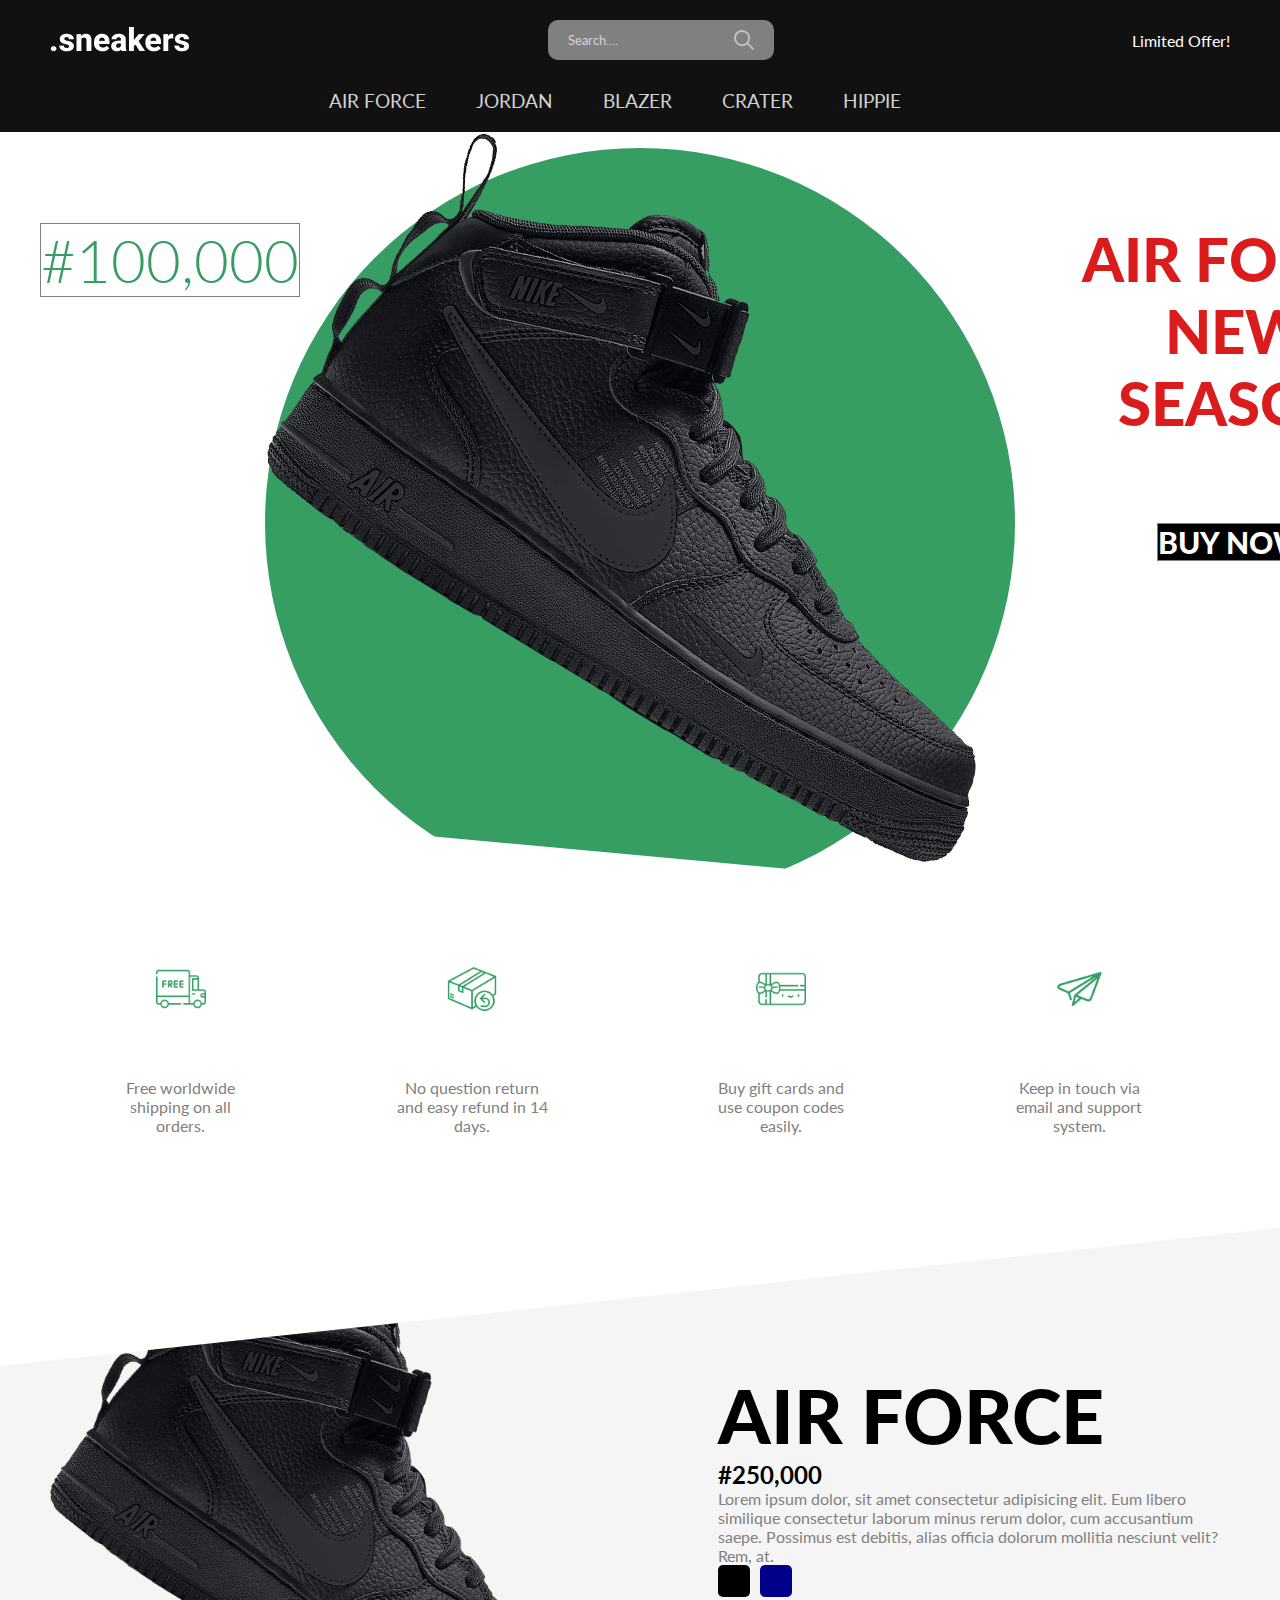
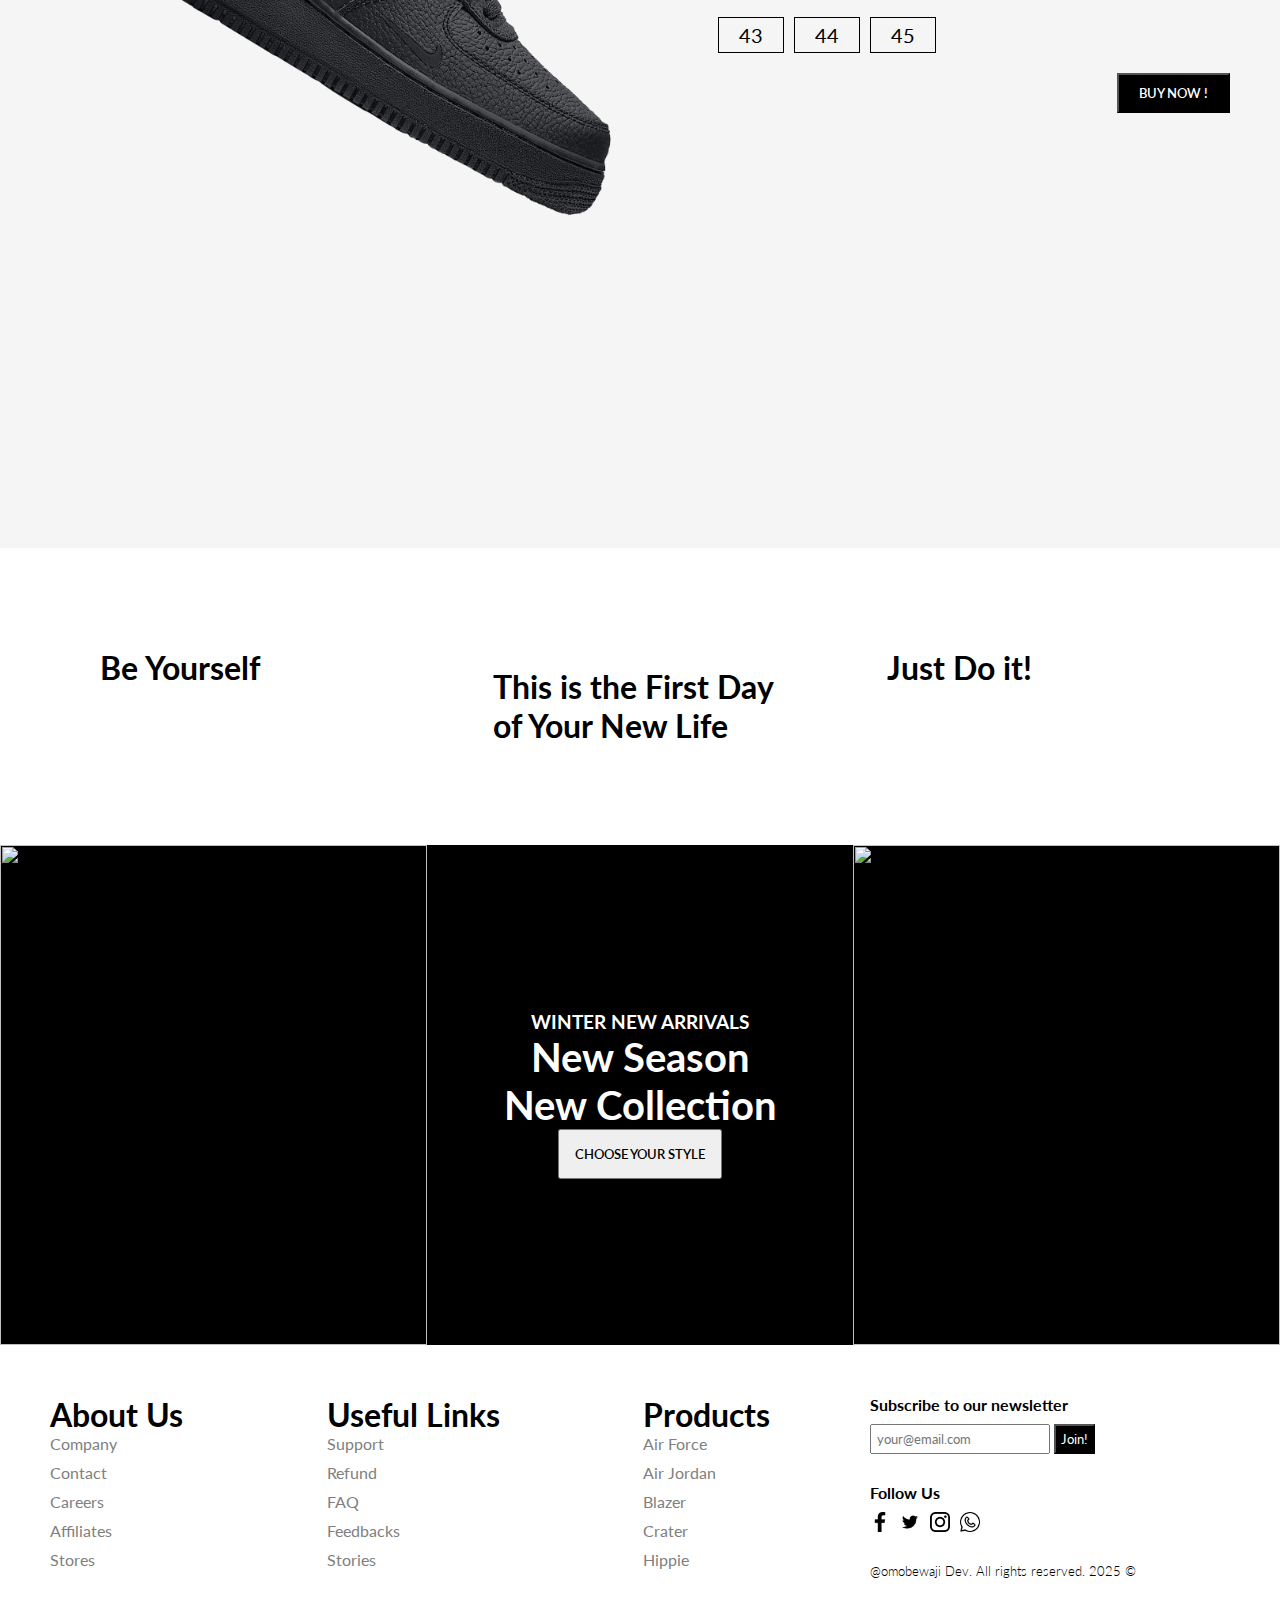
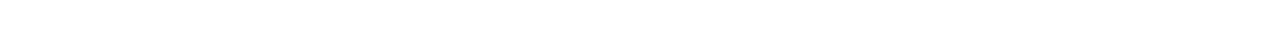
==== ecommerce/home.html @ 32ab1953 "This is my ecommerce website" ====
<!DOCTYPE html>
<html lang="en">
<head>
    <meta charset="UTF-8">
    <meta name="viewport" content="width=device-width, initial-scale=1.0">
    <link href="https://fonts.googleapis.com/css2?family=Lato:ital,wght@0,100;0,300;0,400;0,700;0,900;1,100;1,300;1,400;1,700;1,900&display=swap" rel="stylesheet">
    <link rel="stylesheet" href="./main.css">
    <title>Nike Store</title>
</head>
<body>
    <nav id="nav">
        <div class="navTop">
            <div class="navItem">
                <img src="./images/sneakers.png" alt="">
            </div>
            <div class="navItem">
                <div class="search">
                    <input type="text" placeholder="Search...." class="searchInput">
                    <img src="./images/search.png" width= "20" height="20" alt="searchIcon">
                </div>
            </div>
            <div class="navItem">
                <span class="limitedOffer">Limited Offer!</span>
            </div>
        </div>
        <div class="navBottom">
            <h3 class="menuItem">AIR FORCE</h3>
            <h3 class="menuItem">JORDAN</h3>
            <h3 class="menuItem">BLAZER</h3>
            <h3 class="menuItem">CRATER</h3>
            <h3 class="menuItem">HIPPIE</h3>
        </div>
    </nav>
    <div class="slider">
        <div class="sliderWrapper">
            <div class="sliderItem">
                <img src="./images/air.png" alt="" class="sliderImg">
                <div class="slideBg">
                    <h1 class="sliderTitle">AIR FORCE <br> NEW <br> SEASON</h1>
                    <h2 class="sliderPrice">#100,000</h2>
                     <a href="#products">
                        <button class="buyButton">BUY NOW!</button>
                     </a>
                </div>
            </div>
            <div class="sliderItem">
                <img src="./images/jordan.png" alt="" class="sliderImg">
                <div class="slideBg">
                    <h1 class="sliderTitle">AIR FORCE <br> NEW <br> SEASON</h1>
                    <h2 class="sliderPrice">#200,000</h2>
                     <a href="#products">
                        <button class="buyButton">BUY NOW!</button>
                     </a>
                </div>
            </div>
            <div class="sliderItem">
                <img src="./images/blazer.png" alt="" class="sliderImg">
                <div class="slideBg">
                    <h1 class="sliderTitle">AIR FORCE <br> NEW <br> SEASON</h1>
                    <h2 class="sliderPrice">#350,000</h2>
                     <a href="#products">
                        <button class="buyButton">BUY NOW!</button>
                     </a>
                </div>
            </div>
            <div class="sliderItem">
                <img src="./images/crater.png" alt="" class="sliderImg">
                <div class="slideBg">
                    <h1 class="sliderTitle">AIR FORCE <br> NEW <br> SEASON</h1>
                    <h2 class="sliderPrice">#250,000</h2>
                     <a href="#products">
                        <button class="buyButton">BUY NOW!</button>
                     </a>
                </div>
            </div>
            <div class="sliderItem">
                <img src="./images/hippie.png" alt="" class="sliderImg">
                <div class="slideBg">
                    <h1 class="sliderTitle">AIR FORCE <br> NEW <br> SEASON</h1>
                    <h2 class="sliderPrice">#600,000</h2>
                     <a href="#products">
                        <button class="buyButton">BUY NOW!</button>
                     </a>
                </div>
            </div>
        </div>
    </div>
        <div class="features">
            <div class="feature">
                <img src="./images/shipping.png" alt="" class="featureIcon">
                <span class="featureTitle">FREE SHIPPING</span>
                <span class="featureDesc">Free worldwide shipping on all orders.</span>
            </div>
            <div class="feature">
                <img src="./images/return.png" alt="" class="featureIcon">
                <span class="featureTitle">30 DAYS RETURN</span>
                <span class="featureDesc">No question return and easy refund in 14 days.</span>
            </div>
            <div class="feature">
                <img src="./images/gift.png" alt="" class="featureIcon">
                <span class="featureTitle">GIFT CARDS</span>
                <span class="featureDesc">Buy gift cards and use coupon codes easily.</span>
            </div>
            <div class="feature">
                <img src="./images/contact.png" alt="" class="featureIcon">
                <span class="featureTitle">CONTACT US!</span>
                <span class="featureDesc">Keep in touch via email and support system.</span>
            </div>
        </div>
    </div>
    <div class="product" id="products">
        <img src="./images/air.png" alt="" class="productImg">
        <div class="productDetails">
            <h1 class="productTitle">AIR FORCE</h1>
            <h2 class="productPrice">#250,000</h2>
            <p class="productDesc">Lorem ipsum dolor, sit amet consectetur adipisicing elit. Eum libero similique consectetur laborum minus rerum dolor, cum accusantium saepe. Possimus est debitis, alias officia dolorum mollitia nesciunt velit? Rem, at.</p>
            
            <div class="colors">
                <div class="color"></div>
                <div class="color"></div>
            </div>
            
            <div class="sizes">
                <div class="size">43</div>
                <div class="size">44</div>
                <div class="size">45</div>
            </div>
            <button class="productButton">BUY NOW !</button>
        </div>
        <div class="payment">
            <h1 class="payTitle">Personal Information</h1>
            <label>Name and Surname</label>
            <input type="text" placeholder="Ewaoluwa Oluwatomisin" class="payInput">
            <label>Phone Number</label>
            <input type="text" placeholder="+234 814 5263 705" class="payInput">
            <label>Address</label>
            <input type="text" placeholder="5 Ajileye street, ilaje bus stop, Bariga" class="payInput">
            <h1 class="payTitle">Card Information</h1>
            <div class="cardIcons">
                <img src="./images/visa.png" alt="" width="40px" class="cardIcon">
                <img src="./images/master.png" alt="" width="40px" class="cardIcon">
            </div>
            <input type="password" class="payInput" placeholder="Card Number">
            <div class="cardInfo">
                <input type="text" placeholder="mm" class="payInput sm">
                <input type="text" placeholder="yyyy" class="payInput sm">
                <input type="text" placeholder="cvv" class="payInput sm">
            </div>
            <button class="payButton">Checkout!</button>
            <span class="close">X</span>
        </div>
    </div>
    <div class="gallery">
        <div class="galleryItem">
            <h1 class="galleryTitle">Be Yourself</h1>
            <img src="https://images.pexels.com/photos/9295809/pexels-photo-9295809.jpeg?auto=compress&cs=tinysrgb&dpr=2&w=500" alt="" class="galleryImg">
        </div>
        <div class="galleryItem">
            <img src="https://images.pexels.com/photos/1040427/pexels-photo-1040427.jpeg?auto=compress&cs=tinysrgb&dpr=2&w=500" alt="" class="galleryImg">
            <h1 class="galleryTitle">This is the First Day of Your New Life</h1>
        </div>
        <div class="galleryItem">
            <h1 class="galleryTitle">Just Do it!</h1>
            <img src="https://images.pexels.com/photos/7856965/pexels-photo-7856965.jpeg?auto=compress&cs=tinysrgb&dpr=2&w=500" alt="" class="galleryImg">
        </div>
    </div>
    <div class="newSeason">
        <div class="nsItem">
            <img src="https://images.pexels.com/photos/4753986/pexels-photo-4753986.jpeg?auto=compress&cs=tinysrgb&dpr=2&w=500" alt="" class="nsImg">
        </div>
        <div class="nsItem">
            <h3 class="nsTitleSm">WINTER NEW ARRIVALS</h3>
            <h1 class="nsTitle">New Season</h1>
            <h1 class="nsTitle">New Collection</h1>
            <a href="#nav">
                <button class="nsButton">CHOOSE YOUR STYLE</button>
            </a>
        </div>
        <div class="nsItem">
            <img src="https://images.pexels.com/photos/7856965/pexels-photo-7856965.jpeg?auto=compress&cs=tinysrgb&dpr=2&w=500"
                alt="" class="nsImg">
        </div>
    </div>
    <footer>
        <div class="footerLeft">
            <div class="footerMenu">
                <h1 class="fmenuTitle">About Us</h1>
                <ul class="fList">
                    <li class="fListItem">Company</li>
                    <li class="fListItem">Contact</li>
                    <li class="fListItem">Careers</li>
                    <li class="fListItem">Affiliates</li>
                    <li class="fListItem">Stores</li>
                </ul>
            </div>
            <div class="footerMenu">
                <h1 class="fmenuTitle">Useful Links</h1>
                <ul class="fList">
                    <li class="fListItem">Support</li>
                    <li class="fListItem">Refund</li>
                    <li class="fListItem">FAQ</li>
                    <li class="fListItem">Feedbacks</li>
                    <li class="fListItem">Stories</li>
                </ul>
            </div>
            <div class="footerMenu">
                <h1 class="fmenuTitle">Products</h1>
                <ul class="fList">
                    <li class="fListItem">Air Force</li>
                    <li class="fListItem">Air Jordan</li>
                    <li class="fListItem">Blazer</li>
                    <li class="fListItem">Crater</li>
                    <li class="fListItem">Hippie</li>
                </ul>
            </div>
        </div>
        <div class="footerRight">
            <div class="footerRightMenu">
                <h1 class="fMenuTitle">Subscribe to our newsletter</h1>
                <div class="fMail">
                    <input type="text" placeholder="your@email.com" class="fInput">
                    <button class="fButton">Join!</button>
                </div>
            </div>
            <div class="footerRightMenu">
                <h1 class="fMenuTitle">Follow Us</h1>
                <div class="fIcons">
                    <img src="./images/facebook.png" alt="" class="fIcon">
                    <img src="./images/twitter.png" alt="" class="fIcon">
                    <img src="./images/instagram.png" alt="" class="fIcon">
                    <img src="./images/whatsapp.png" alt="" class="fIcon">
                </div>
            </div>
            <div class="footerRightMenu">
                <span class="copyright">@omobewaji Dev. All rights reserved. 2025 &copy;</span>
            </div>
        </div>
    </footer>
    <script src="./app.js"></script>
</body>
</html>
---- ecommerce/main.css ----
html {
    scroll-behavior: smooth;
}


* {
    font-family: "Lato", sans-serif;
    margin: 0;
    padding: 0;
}

#nav {
    background-color: #111;
    color: white;
    padding: 20px 50px;
}

.navTop {
    display: flex;
    align-items: center;
    justify-content: space-between;
}
.search {
    display: flex;
    align-items: center;
    background-color: gray;
    padding: 10px 20px;
    border-radius: 10px;
}

.searchInput {
    border: none;
    background-color: transparent;
}

.searchInput::placeholder {
    color: lightgray;
}
.linmitedOffer{
    font-size: 20px;
    border-bottom: 2px solid green;
    cursor: pointer;
}
.navBottom {
    display: flex;
    align-items: center;
    justify-content: center;
    margin-top: 30px;
}

.menuItem {
    margin-right: 50px;
    cursor: pointer;
    color: lightgray;
    font-weight: 400;
}
 
.slider {
    background: url("https://images.unsplash.com/photo-1604147495798-57beb5d6af73?ixlib=rb-1.2.1&ixid=MnwxMjA3fDB8MHxwaG90by1wYWdlfHx8fGVufDB8fHx8&auto=format&fit=crop&w=2370&q=80");
    clip-path: polygon(0 0, 100% 0, 100% 100%, 0 85%);
    overflow: hidden;
}

.sliderWrapper {
    display: flex;
    width: 500vw;
    transition: all 1s ease-in-out;
}

.sliderItem {
    width: 100vw;
    display: flex;
    align-items: center;
    justify-content: center;
    position: relative;
}

.slideBg {
    width: 750px;
    height: 750px;
    border-radius: 50%;
    position: absolute;
    
}
.sliderImg {
    z-index: 1;
}

.sliderTitle {
    position: absolute;
    top: 10%;
    right: -50%;
    color: rgb(219, 28, 28);
    font-size: 60px;
    font-weight: 900;
    text-align: center;
    z-index: 1;
}
.sliderPrice {
    position: absolute;
    top: 10%;
    left: -30%;
    color: white;
    font-size: 60px;
    font-weight: 300;
    text-align: center;
    border: 1px solid gray;
    z-index: 1;
}
.buyButton {
    position: absolute;
    top: 50%;
    right: -40%;
    color: white;
    font-size: 30px;
    font-weight: 900;
    background-color: black;
    border: 1px solid gray;
    z-index: 1;
    cursor: pointer;
}

.buyButton:hover {
    background-color: white;
    color: black;
}
.sliderItem:nth-child(1) .slideBg {
    background-color: #369e62;
}
.sliderItem:nth-child(2) .slideBg {
    background-color: rebeccapurple;
}
.sliderItem:nth-child(3) .slideBg {
    background-color: teal;
}
.sliderItem:nth-child(4) .slideBg {
    background-color: cornflowerblue;
}
.sliderItem:nth-child(5) .slideBg {
    background-color: rgb(124, 115, 80)
}



.sliderItem:nth-child(1) .sliderPrice {
    color: #369e62;
}
.sliderItem:nth-child(2) .sliderPrice {
    color: rgb(199, 178, 221);
}
.sliderItem:nth-child(3) .sliderPrice {
    color: teal;
}
.sliderItem:nth-child(4) .sliderPrice {
    color: cornflowerblue;
}
.sliderItem:nth-child(5) .sliderPrice {
    color: cornsilk;
}

.features {
    display: flex;
    align-items: center;
    justify-content: space-between;
    padding: 50px;
}
.feature {
    display: flex;
    flex-direction: column;
    align-items: center;
    text-align: center;
    color: white;
}

.featureIcon{
    width: 50px;
    height: 50px;
}

.featureTitle {
    font-size: 20px;
    font-weight: 600;
    margin: 20px;
}

.featureDesc {
    color: gray;
    width: 50%;
    height: 100px;
}

.product {
    height: 100vh;
    background-color: whitesmoke;
    position: relative;
    clip-path: polygon(0 15%, 100% 0, 100% 100%, 0 100%);
    top: 0;
    bottom: 0;
    left: 0;
    right: 0;
    margin: auto;
    padding: 10px 50px;
    display: flex;
    flex-direction: column;
    -webkit-box-shadow: 0px 0px 31px -6px rgba(46,42,36,0.61);
    -moz-box-shadow: 0px 0px 31px -6px rgba(46,42,36,0.61);
    box-shadow: 0px 0px 31px -6px rgba(46,42,36,0.61);
}

.payTitle {
    font-size: 20px;
    color: lightgray;
    color: #369e62;
}

label {
    font-size: 14px;
    font-weight: 300;
}

.payment {
    width: 500px;
    height: 500px;
    background-color: rgb(235, 221, 221);
    position: absolute;
    top: 0;
    bottom: 0;
    left: 0;
    right: 0;
    margin: auto;
    padding: 10px 50px;
    display: none;
    flex-direction: column;
    gap: 7px;
    -webkit-box-shadow: 0px 0px 31px -6px rgba(46,42,36,0.61);
    -moz-box-shadow: 0px 0px 31px -6px rgba(46,42,36,0.61);
    box-shadow: 0px 0px 31px -6px rgba(46,42,36,0.61);
}

.payInput {
    padding: 10px;
    margin: 10px 0px;
    border: none;
    border-bottom: 1px solid gray;
}

.payInput::placeholder {
    color: rgb(163, 163, 163);
}

.cardIcons {
    display: flex;    
}

.cardIcon {
    margin-right: 10px;
}

.cardInfo {
    display: flex;
    justify-content: space-between;
}
.sm {
    width: 30%;
}
.payButton {
    position: absolute;
    height: 40px;
    bottom: -40px;
    width: 100%;
    left: 0;
    background-color: #369e62;
    -webkit-box-shadow: 0px 0px 31px -6px rgba(46,42,36,0.61);
    -moz-box-shadow: 0px 0px 31px -6px rgba(46,42,36,0.61);
    box-shadow: 0px 0px 31px -6px rgba(46,42,36,0.61);
    color: white;
    border: none;
    cursor: pointer;
}

.close {
    width: 20px;
    height: 20px;
    position: absolute;
    background-color: gray;
    color: white;
    top: 10px;
    right: 10px;
    display: flex;
    align-items: center;
    justify-content: center;
    cursor: pointer;
    padding: 2px;
}


.productImg {
    width: 50%;
}

.productDetails {
    position: absolute;
    top: 10%;
    right: 0;
    width: 40%;
    padding: 50px;
}

.productTitle {
    font-size: 75px;
    font-weight: 900;
}

.productDesc {
    font-style: 24px;
    color: gray;
}

.colors, .sizes {
    display: flex;
    margin-bottom: 20px;
}

.color {
    width: 32px;
    height: 32px;
    border-radius: 5px;
    background-color: black;
    cursor: pointer;
    margin-right: 10px;
}

.color:last-child {
    background-color: darkblue;
}
.size {
    padding: 5px 20px;
    border: 1px solid black;
    margin-right: 10px;
    cursor: pointer;
    font-size: 20px;
}

.productButton {
    float: right;
    padding: 10px 20px;
    background-color: black;
    color: white;
    font-weight: 600;
    cursor: pointer;
}

.productButton:hover {
    background-color: white;
    color: black;
}

.gallery {
    padding: 50px;
    display: flex;
}
.galleryItem {
    flex: 1;
    padding: 50px;
}
.galleryImg {
    width: 100%;
}

.newSeason {
    display: flex;
}
.nsItem {
    flex: 1;
    background-color: black;
    color: white;
    display: flex;
    flex-direction: column;
    align-items: center;
    justify-content: center;
    text-align: center;
}
.nsImg {
    width: 100%;
    height: 500px;
}

.nsTitle {
    font-size: 40px;
}
.nsButton {
    padding: 15px;
    font-weight: 600;
    cursor: pointer;
}

footer {
    display: flex;
}

.footerLeft {
    flex: 2;
    display: flex;
    justify-content: space-between;
    padding: 50px;
}

.fMenuTitle {
    font-size: 16px;
    margin-bottom: 10px;
}
.fList {
    padding: 0;
    list-style: none;
}
.fListItem {
    margin-bottom: 10px;
    color: gray;
    cursor: pointer;
}

.footerRight {
    flex: 1;
    padding: 50px;
    display: flex;
    flex-direction: column;
    justify-content: space-between;
}

.fInput {
    padding: 5px;
}

.fButton {
    padding: 5px;
    background-color: black;
    color: white;
}

.fIcons {
    display: flex;
}
.fIcon {
    width: 20px;
    height: 20px;
    margin-right: 10px;
}

.copyright {
    font-weight: 300;
    font-size: 13px;
} 

@media screen and (max-width:480px) {
   nav {
    padding: 20px;
   } 

   .search {
    display: none;
    flex-wrap: wrap;
   }
   .menuItem {
    margin: 20px;
    font-weight: 700;
    font-size: 20px;
   }

   .slider {
    clip-path: none;
   }
   .sliderImg {
    width: 90%;
   }
   .slideBg {
    width: 100%;
    height: 100%;
   }
   .sliderPrice {
    top: 0;
    font-size: 30px;
    bottom: -50;
    left: 0;
    background-color: lightgray;
   }
   .sliderTitle {
    display: none;
   }

   .buyButton {
    right: 0;
   }
   .features{
    flex-direction: column;
   }

   .product{
    clip-path: none;
    display: flex;
    flex-direction: column;
    align-items: center;
   }
   .productImg {
    width: 80%;
   }
   .productDetails {
    width: 100%;
    padding: 0;
    display: flex;
    flex-direction: column;
    align-items: center;
    position: relative;
    top: 0;
   }
   .productTitle {
    font-size: 50px;
    margin: 0;
   }

   .gallery {
    display: none;
   }
   .newSeason {
    flex-direction: column;
   }
   .nsItem:nth-child(2){
    padding: 50px;
   }

   footer {
    flex-direction: column;
    align-items: center;
   }
   .footerLeft {
    width: 90%;
    padding: 20px;
   }
   .footerRight {
    width: 90%;
    padding: 20px;
    background-color: whitesmoke;
   }
   .payment {
    width: 90%;
    padding: 20px;
   }
}
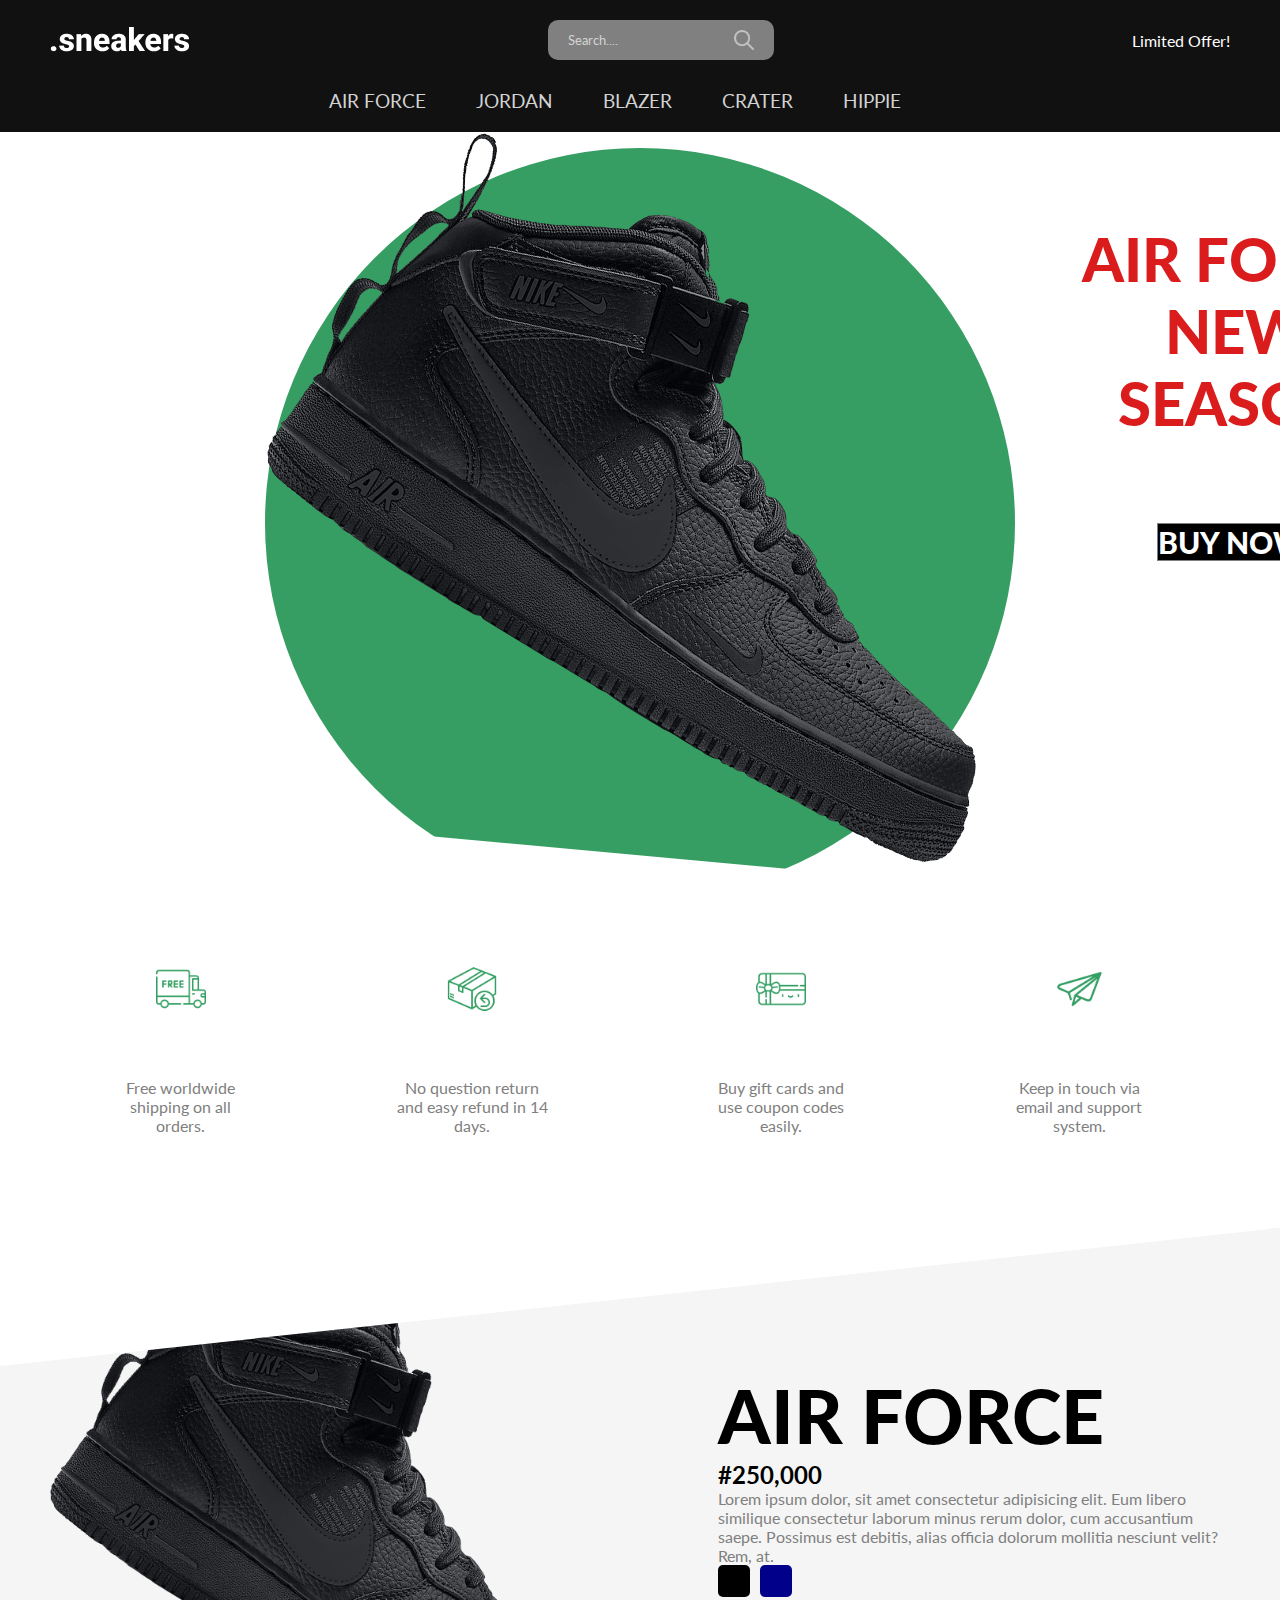
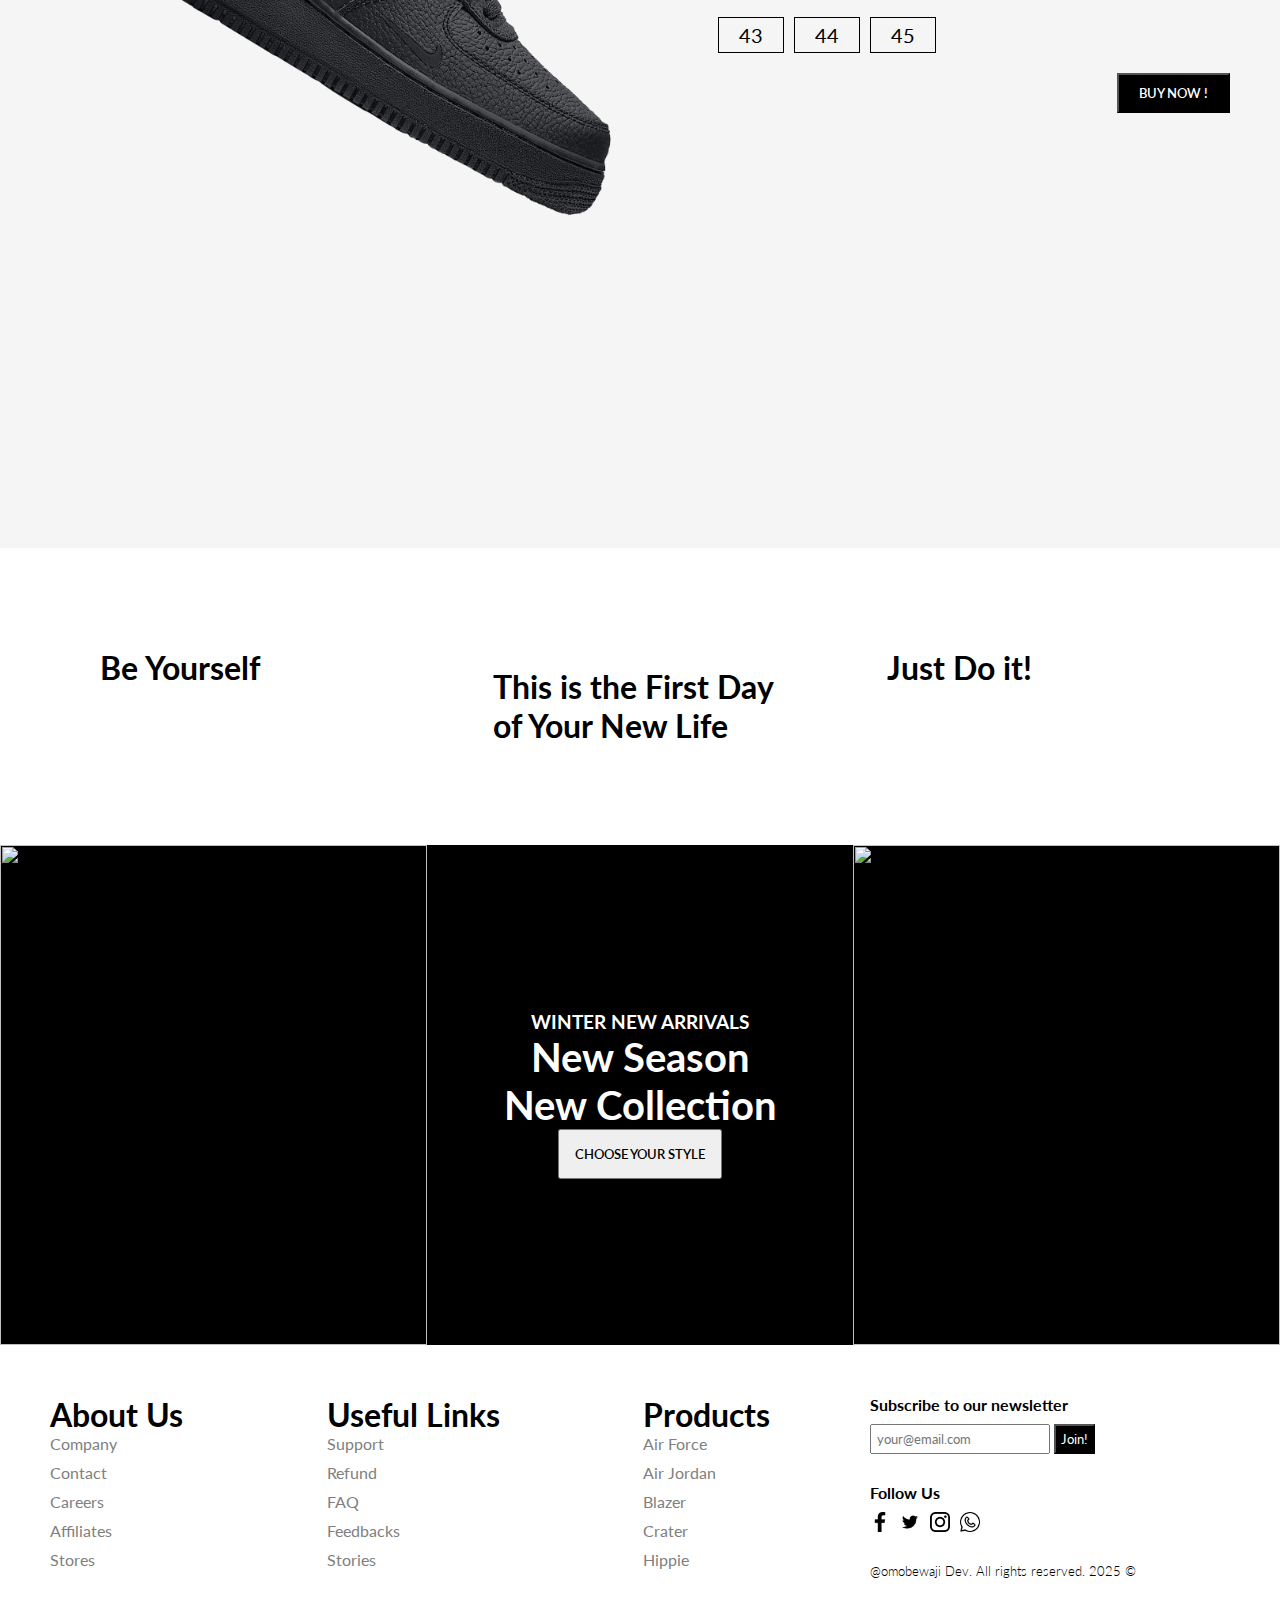
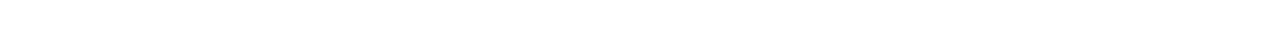
==== commit 79624bf3: "Latest update to my project" ====
--- a/ecommerce/home.html
+++ b/ecommerce/home.html
@@ -37,7 +37,6 @@
                 <img src="./images/air.png" alt="" class="sliderImg">
                 <div class="slideBg">
                     <h1 class="sliderTitle">AIR FORCE <br> NEW <br> SEASON</h1>
-                    <h2 class="sliderPrice">#100,000</h2>
                      <a href="#products">
                         <button class="buyButton">BUY NOW!</button>
                      </a>
@@ -47,7 +46,6 @@
                 <img src="./images/jordan.png" alt="" class="sliderImg">
                 <div class="slideBg">
                     <h1 class="sliderTitle">AIR FORCE <br> NEW <br> SEASON</h1>
-                    <h2 class="sliderPrice">#200,000</h2>
                      <a href="#products">
                         <button class="buyButton">BUY NOW!</button>
                      </a>
@@ -57,7 +55,6 @@
                 <img src="./images/blazer.png" alt="" class="sliderImg">
                 <div class="slideBg">
                     <h1 class="sliderTitle">AIR FORCE <br> NEW <br> SEASON</h1>
-                    <h2 class="sliderPrice">#350,000</h2>
                      <a href="#products">
                         <button class="buyButton">BUY NOW!</button>
                      </a>
@@ -67,7 +64,6 @@
                 <img src="./images/crater.png" alt="" class="sliderImg">
                 <div class="slideBg">
                     <h1 class="sliderTitle">AIR FORCE <br> NEW <br> SEASON</h1>
-                    <h2 class="sliderPrice">#250,000</h2>
                      <a href="#products">
                         <button class="buyButton">BUY NOW!</button>
                      </a>
@@ -77,7 +73,6 @@
                 <img src="./images/hippie.png" alt="" class="sliderImg">
                 <div class="slideBg">
                     <h1 class="sliderTitle">AIR FORCE <br> NEW <br> SEASON</h1>
-                    <h2 class="sliderPrice">#600,000</h2>
                      <a href="#products">
                         <button class="buyButton">BUY NOW!</button>
                      </a>
@@ -127,26 +122,34 @@
             </div>
             <button class="productButton">BUY NOW !</button>
         </div>
-        <div class="payment">
+        <div id="paymentForm" class="payment">
             <h1 class="payTitle">Personal Information</h1>
-            <label>Name and Surname</label>
-            <input type="text" placeholder="Ewaoluwa Oluwatomisin" class="payInput">
-            <label>Phone Number</label>
-            <input type="text" placeholder="+234 814 5263 705" class="payInput">
-            <label>Address</label>
-            <input type="text" placeholder="5 Ajileye street, ilaje bus stop, Bariga" class="payInput">
+
+            <div class="form-group">
+                <label for="full-name">Full Namw</label>
+                <input type="text" id="full-name" class="payInput" required />
+            </div>
+            <div class="form-group">
+                <label for="phone-number">Phone Number</label>
+                <input type="tel" id="phone-number" required />
+            </div>
+            <div class="form-group">
+                <label for="email">Email Address</label>
+                <input type="email" id="email-address" class="payInput" required />
+            </div>
+
             <h1 class="payTitle">Card Information</h1>
             <div class="cardIcons">
                 <img src="./images/visa.png" alt="" width="40px" class="cardIcon">
                 <img src="./images/master.png" alt="" width="40px" class="cardIcon">
             </div>
-            <input type="password" class="payInput" placeholder="Card Number">
+            <input type="tel" class="payInput" placeholder="Card Number">
             <div class="cardInfo">
-                <input type="text" placeholder="mm" class="payInput sm">
-                <input type="text" placeholder="yyyy" class="payInput sm">
-                <input type="text" placeholder="cvv" class="payInput sm">
-            </div>
-            <button class="payButton">Checkout!</button>
+                <input type="tel" placeholder="mm" class="payInput sm">
+                <input type="tel" placeholder="yyyy" class="payInput sm">
+                <input type="password" placeholder="cvv" class="payInput sm">
+            </div>
+            <button type="submit" class="payButton" onclick="payWithPaystack()">Checkout!</button>
             <span class="close">X</span>
         </div>
     </div>
@@ -236,6 +239,8 @@
             </div>
         </div>
     </footer>
+
+    <script src="https://js.paystack.co/v1/inline.js"></script>
     <script src="./app.js"></script>
 </body>
 </html>